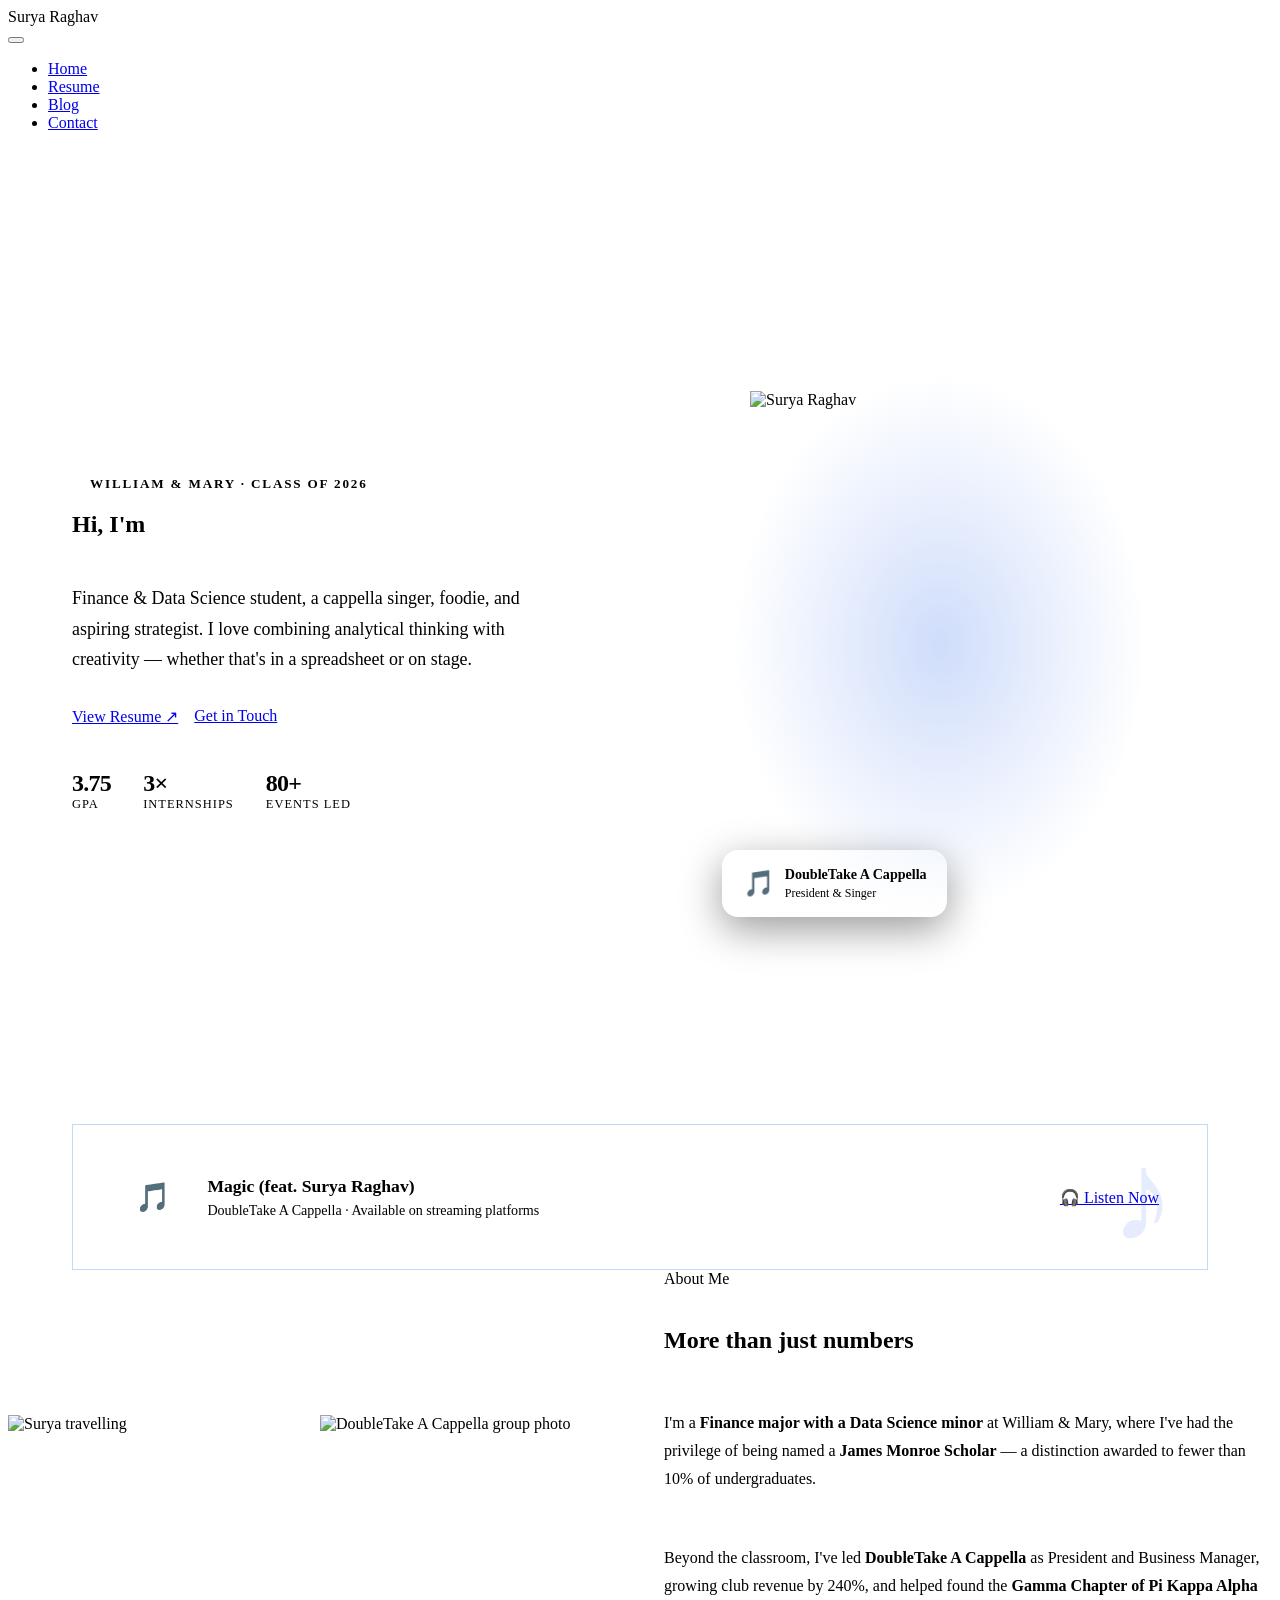
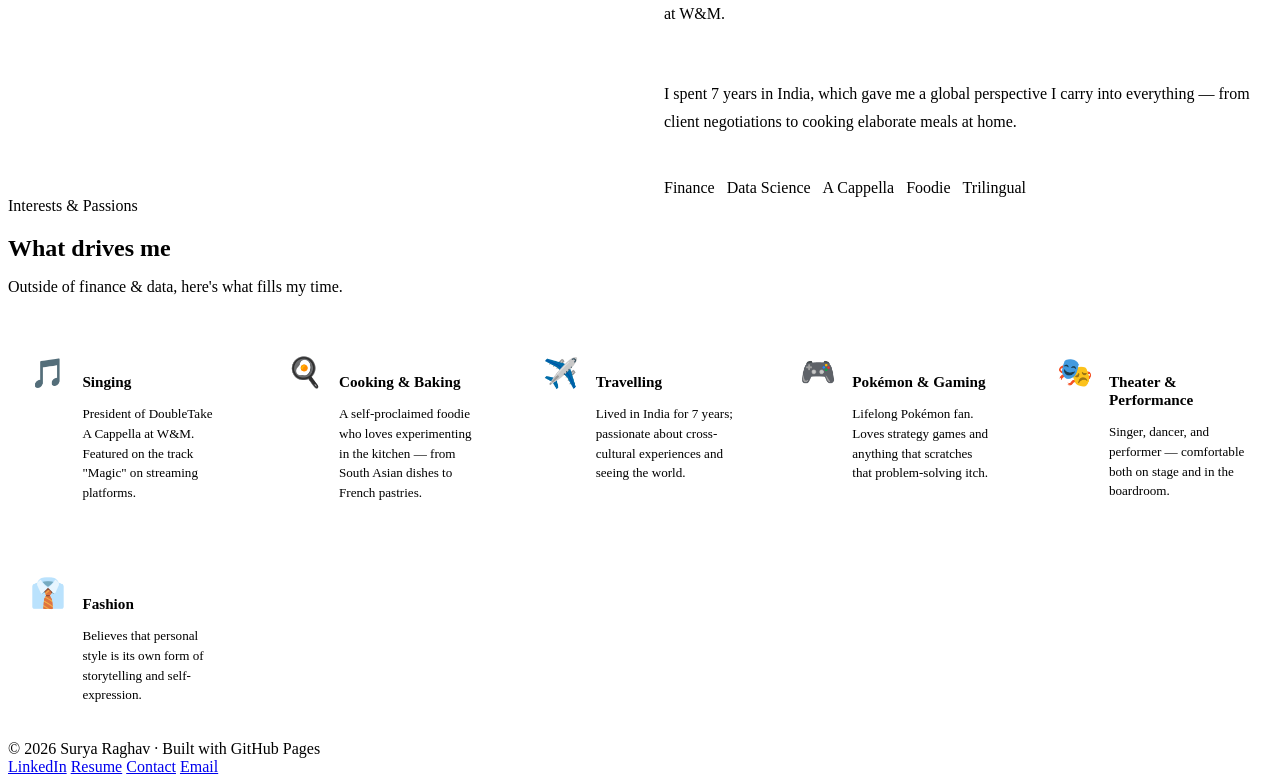
==== index.html @ ced1bac2 "Initial Upload" ====
<!DOCTYPE html>
<html lang="en">
<head>
  <meta charset="UTF-8" />
  <meta name="viewport" content="width=device-width, initial-scale=1.0" />
  <title>Surya Raghav</title>
  <meta name="description" content="Surya Raghav — Finance & Data Science student at William & Mary, singer, foodie, and aspiring strategist." />
  <link rel="stylesheet" href="assets/css/style.css" />
  <style>
    /* ── HERO ─────────────────────────── */
    .hero {
      min-height: calc(100vh - 68px);
      display: grid;
      grid-template-columns: 1fr 1fr;
      align-items: center;
      gap: 4rem;
      padding: 5rem clamp(1.5rem,5vw,4rem) 4rem;
      max-width: 1200px;
      margin: 0 auto;
    }

    .hero-eyebrow {
      display: flex;
      align-items: center;
      gap: 10px;
      font-size: 0.82rem;
      font-weight: 600;
      letter-spacing: 0.14em;
      text-transform: uppercase;
      color: var(--aqua);
      margin-bottom: 1.2rem;
    }

    .hero-eyebrow .pulse {
      width: 8px; height: 8px;
      border-radius: 50%;
      background: var(--aqua);
      animation: pulse-glow 2s ease-in-out infinite;
    }

    .hero h1 { margin-bottom: 1rem; }

    .hero h1 span {
      background: linear-gradient(135deg, var(--aqua) 0%, var(--cobalt) 100%);
      -webkit-background-clip: text;
      -webkit-text-fill-color: transparent;
      background-clip: text;
    }

    .hero-sub {
      font-size: 1.12rem;
      color: var(--muted);
      margin-bottom: 2rem;
      max-width: 480px;
      line-height: 1.7;
    }

    .hero-cta {
      display: flex;
      gap: 1rem;
      flex-wrap: wrap;
      margin-bottom: 2.8rem;
    }

    .hero-meta {
      display: flex;
      gap: 2rem;
      flex-wrap: wrap;
    }

    .hero-stat {
      display: flex;
      flex-direction: column;
    }

    .hero-stat strong {
      font-size: 1.5rem;
      font-weight: 800;
      color: var(--white);
      letter-spacing: -0.03em;
    }

    .hero-stat span {
      font-size: 0.78rem;
      color: var(--muted);
      text-transform: uppercase;
      letter-spacing: 0.08em;
    }

    /* ── HERO IMAGE ─────────────────── */
    .hero-visual {
      position: relative;
      display: flex;
      justify-content: center;
    }

    .hero-img-wrap {
      position: relative;
      width: min(380px, 100%);
    }

    .hero-img-wrap::before {
      content: '';
      position: absolute;
      inset: -3px;
      border-radius: calc(var(--radius-lg) + 4px);
      background: linear-gradient(135deg, var(--cobalt), var(--aqua), var(--mid));
      z-index: 0;
    }

    .hero-img-wrap::after {
      content: '';
      position: absolute;
      inset: -18px;
      border-radius: 50px;
      background: radial-gradient(ellipse at center, rgba(37,99,235,0.22), transparent 70%);
      z-index: -1;
    }

    .hero-img-wrap img {
      width: 100%;
      aspect-ratio: 3/4;
      object-fit: cover;
      border-radius: var(--radius-lg);
      display: block;
      position: relative;
      z-index: 1;
    }

    /* Floating badge */
    .hero-badge {
      position: absolute;
      bottom: -20px;
      left: -28px;
      background: var(--deep);
      border: 1.5px solid var(--border);
      border-radius: 16px;
      padding: 1rem 1.3rem;
      backdrop-filter: blur(12px);
      z-index: 2;
      display: flex;
      align-items: center;
      gap: 10px;
      box-shadow: 0 12px 40px rgba(0,0,0,0.4);
    }

    .hero-badge .icon {
      font-size: 1.6rem;
    }

    .hero-badge-text strong {
      display: block;
      font-size: 0.88rem;
      font-weight: 700;
      color: var(--white);
    }

    .hero-badge-text span {
      font-size: 0.75rem;
      color: var(--muted);
    }

    /* ── ABOUT SECTION ─────────────── */
    .about-grid {
      display: grid;
      grid-template-columns: 1fr 1fr;
      gap: 3rem;
      align-items: center;
    }

    .about-images {
      display: grid;
      grid-template-columns: 1fr 1fr;
      gap: 1rem;
    }

    .about-img {
      border-radius: var(--radius);
      overflow: hidden;
      border: 1px solid var(--border);
    }

    .about-img img {
      width: 100%;
      height: 220px;
      object-fit: cover;
      display: block;
      transition: transform var(--transition);
    }

    .about-img:hover img { transform: scale(1.04); }

    .about-img.tall {
      grid-row: span 2;
    }

    .about-img.tall img { height: 100%; }

    .about-text { display: flex; flex-direction: column; gap: 1.2rem; }
    .about-text p { font-size: 1rem; line-height: 1.75; }

    /* ── INTERESTS ─────────────────── */
    .interests-grid {
      display: grid;
      grid-template-columns: repeat(auto-fit, minmax(220px, 1fr));
      gap: 1.2rem;
      margin-top: 2.5rem;
    }

    .interest-card {
      display: flex;
      align-items: flex-start;
      gap: 1rem;
      padding: 1.4rem;
      background: var(--glass);
      border: 1px solid var(--border);
      border-radius: var(--radius);
      backdrop-filter: blur(8px);
      transition: all var(--transition);
    }

    .interest-card:hover {
      border-color: rgba(59,130,246,0.4);
      transform: translateY(-3px);
    }

    .interest-icon {
      font-size: 1.8rem;
      flex-shrink: 0;
      line-height: 1;
    }

    .interest-card h3 {
      font-size: 0.95rem;
      margin-bottom: 0.2rem;
    }

    .interest-card p {
      font-size: 0.82rem;
      color: var(--muted);
      line-height: 1.5;
    }

    /* ── MUSIC BANNER ──────────────── */
    .music-banner {
      margin: 0 clamp(1.5rem,5vw,4rem);
      border-radius: var(--radius-lg);
      background: linear-gradient(135deg, var(--deep) 0%, rgba(37,99,235,0.25) 100%);
      border: 1px solid rgba(59,130,246,0.3);
      padding: 2.5rem 3rem;
      display: flex;
      align-items: center;
      justify-content: space-between;
      gap: 2rem;
      flex-wrap: wrap;
      overflow: hidden;
      position: relative;
    }

    .music-banner::before {
      content: '♪';
      position: absolute;
      right: 2rem;
      top: 50%;
      transform: translateY(-50%);
      font-size: 8rem;
      color: rgba(37,99,235,0.12);
      pointer-events: none;
      line-height: 1;
    }

    .music-banner-left { display: flex; align-items: center; gap: 1.4rem; }

    .music-cover {
      width: 64px; height: 64px;
      border-radius: 12px;
      background: linear-gradient(135deg, var(--cobalt), var(--aqua));
      display: flex;
      align-items: center;
      justify-content: center;
      font-size: 1.8rem;
      flex-shrink: 0;
    }

    .music-info strong {
      display: block;
      font-size: 1.1rem;
      color: var(--white);
      margin-bottom: 0.25rem;
    }

    .music-info span { font-size: 0.88rem; color: var(--muted); }

    /* ── RESPONSIVE ─────────────────── */
    @media (max-width: 900px) {
      .hero {
        grid-template-columns: 1fr;
        text-align: center;
        padding-top: 3rem;
      }
      .hero-sub { margin: 0 auto 2rem; }
      .hero-cta { justify-content: center; }
      .hero-meta { justify-content: center; }
      .hero-visual { order: -1; }
      .hero-img-wrap { width: min(280px, 90%); }
      .hero-badge { left: 50%; transform: translateX(-50%); bottom: -28px; white-space: nowrap; }
      .about-grid { grid-template-columns: 1fr; }
      .about-images { order: -1; }
    }

    @media (max-width: 540px) {
      .about-images { grid-template-columns: 1fr; }
      .about-img.tall { grid-row: auto; }
      .about-img.tall img { height: 220px; }
      .music-banner { padding: 2rem 1.5rem; }
    }
  </style>
</head>
<body>

  <!-- NAV -->
  <nav>
    <div class="nav-logo">
      <span class="dot"></span>
      Surya Raghav
    </div>
    <button class="nav-toggle" aria-label="Toggle menu" onclick="document.querySelector('.nav-links').classList.toggle('open')">
      <span></span><span></span><span></span>
    </button>
    <ul class="nav-links">
      <li><a href="index.html" class="active">Home</a></li>
      <li><a href="resume.html">Resume</a></li>
      <li><a href="blog.html">Blog</a></li>
      <li><a href="contact.html">Contact</a></li>
    </ul>
  </nav>

  <main>
    <!-- HERO -->
    <section style="padding:0; position:relative; z-index:1;">
      <div class="hero">
        <div class="hero-content">
          <div class="hero-eyebrow fade-up">
            <span class="pulse"></span>
            William &amp; Mary · Class of 2026
          </div>
          <h1 class="fade-up delay-1">
            Hi, I'm<br/><span>Surya Raghav</span>
          </h1>
          <p class="hero-sub fade-up delay-2">
            Finance &amp; Data Science student, a cappella singer, foodie, and aspiring strategist. I love combining analytical thinking with creativity — whether that's in a spreadsheet or on stage.
          </p>
          <div class="hero-cta fade-up delay-3">
            <a href="resume.html" class="btn btn-primary">View Resume ↗</a>
            <a href="contact.html" class="btn btn-outline">Get in Touch</a>
          </div>
          <div class="hero-meta fade-up delay-4">
            <div class="hero-stat">
              <strong>3.75</strong>
              <span>GPA</span>
            </div>
            <div class="hero-stat">
              <strong>3×</strong>
              <span>Internships</span>
            </div>
            <div class="hero-stat">
              <strong>80+</strong>
              <span>Events Led</span>
            </div>
          </div>
        </div>

        <div class="hero-visual fade-in delay-2">
          <div class="hero-img-wrap">
            <img src="assets/images/headshot.jpeg" alt="Surya Raghav" />
            <div class="hero-badge">
              <span class="icon">🎵</span>
              <div class="hero-badge-text">
                <strong>DoubleTake A Cappella</strong>
                <span>President &amp; Singer</span>
              </div>
            </div>
          </div>
        </div>
      </div>
    </section>

    <!-- MUSIC BANNER -->
    <div class="music-banner fade-up" style="position:relative;z-index:1;">
      <div class="music-banner-left">
        <div class="music-cover">🎵</div>
        <div class="music-info">
          <strong>Magic (feat. Surya Raghav)</strong>
          <span>DoubleTake A Cappella · Available on streaming platforms</span>
        </div>
      </div>
      <!-- UPDATE: Replace href below with the exact Apple Music URL for your track -->
      <a href="https://music.apple.com/us/search?term=doubletake+acappella+magic" target="_blank" rel="noopener" class="btn btn-primary">
        🎧 Listen Now
      </a>
    </div>

    <!-- ABOUT -->
    <section>
      <div class="container">
        <div class="about-grid">
          <div class="about-images">
            <div class="about-img tall">
              <img src="assets/images/travel.jpeg" alt="Surya travelling" loading="lazy" />
            </div>
            <div class="about-img">
              <img src="assets/images/acappella.jpeg" alt="DoubleTake A Cappella group photo" loading="lazy" />
            </div>
          </div>

          <div class="about-text">
            <span class="section-tag">About Me</span>
            <h2>More than just numbers</h2>
            <p>
              I'm a <strong>Finance major with a Data Science minor</strong> at William &amp; Mary, where I've had the privilege of being named a <strong>James Monroe Scholar</strong> — a distinction awarded to fewer than 10% of undergraduates.
            </p>
            <p>
              Beyond the classroom, I've led <strong>DoubleTake A Cappella</strong> as President and Business Manager, growing club revenue by 240%, and helped found the <strong>Gamma Chapter of Pi Kappa Alpha</strong> at W&amp;M.
            </p>
            <p>
              I spent 7 years in India, which gave me a global perspective I carry into everything — from client negotiations to cooking elaborate meals at home.
            </p>
            <div style="display:flex; gap:0.75rem; flex-wrap:wrap; margin-top:0.5rem;">
              <span class="chip">Finance</span>
              <span class="chip">Data Science</span>
              <span class="chip">A Cappella</span>
              <span class="chip">Foodie</span>
              <span class="chip">Trilingual</span>
            </div>
          </div>
        </div>

        <!-- INTERESTS -->
        <div class="divider"></div>
        <span class="section-tag">Interests &amp; Passions</span>
        <h2 style="margin-bottom:0.5rem;">What drives me</h2>
        <p style="color:var(--muted); max-width:500px; margin-bottom:0">Outside of finance &amp; data, here's what fills my time.</p>

        <div class="interests-grid">
          <div class="interest-card">
            <span class="interest-icon">🎵</span>
            <div>
              <h3>Singing</h3>
              <p>President of DoubleTake A Cappella at W&M. Featured on the track "Magic" on streaming platforms.</p>
            </div>
          </div>
          <div class="interest-card">
            <span class="interest-icon">🍳</span>
            <div>
              <h3>Cooking &amp; Baking</h3>
              <p>A self-proclaimed foodie who loves experimenting in the kitchen — from South Asian dishes to French pastries.</p>
            </div>
          </div>
          <div class="interest-card">
            <span class="interest-icon">✈️</span>
            <div>
              <h3>Travelling</h3>
              <p>Lived in India for 7 years; passionate about cross-cultural experiences and seeing the world.</p>
            </div>
          </div>
          <div class="interest-card">
            <span class="interest-icon">🎮</span>
            <div>
              <h3>Pokémon &amp; Gaming</h3>
              <p>Lifelong Pokémon fan. Loves strategy games and anything that scratches that problem-solving itch.</p>
            </div>
          </div>
          <div class="interest-card">
            <span class="interest-icon">🎭</span>
            <div>
              <h3>Theater &amp; Performance</h3>
              <p>Singer, dancer, and performer — comfortable both on stage and in the boardroom.</p>
            </div>
          </div>
          <div class="interest-card">
            <span class="interest-icon">👔</span>
            <div>
              <h3>Fashion</h3>
              <p>Believes that personal style is its own form of storytelling and self-expression.</p>
            </div>
          </div>
        </div>
      </div>
    </section>
  </main>

  <footer>
    <div>© 2026 Surya Raghav · Built with GitHub Pages</div>
    <div class="footer-links">
      <a href="https://linkedin.com/in/surya-raghav/" target="_blank" rel="noopener">LinkedIn</a>
      <a href="resume.html">Resume</a>
      <a href="contact.html">Contact</a>
      <a href="mailto:suryaraghav101@gmail.com">Email</a>
    </div>
  </footer>

</body>
</html>
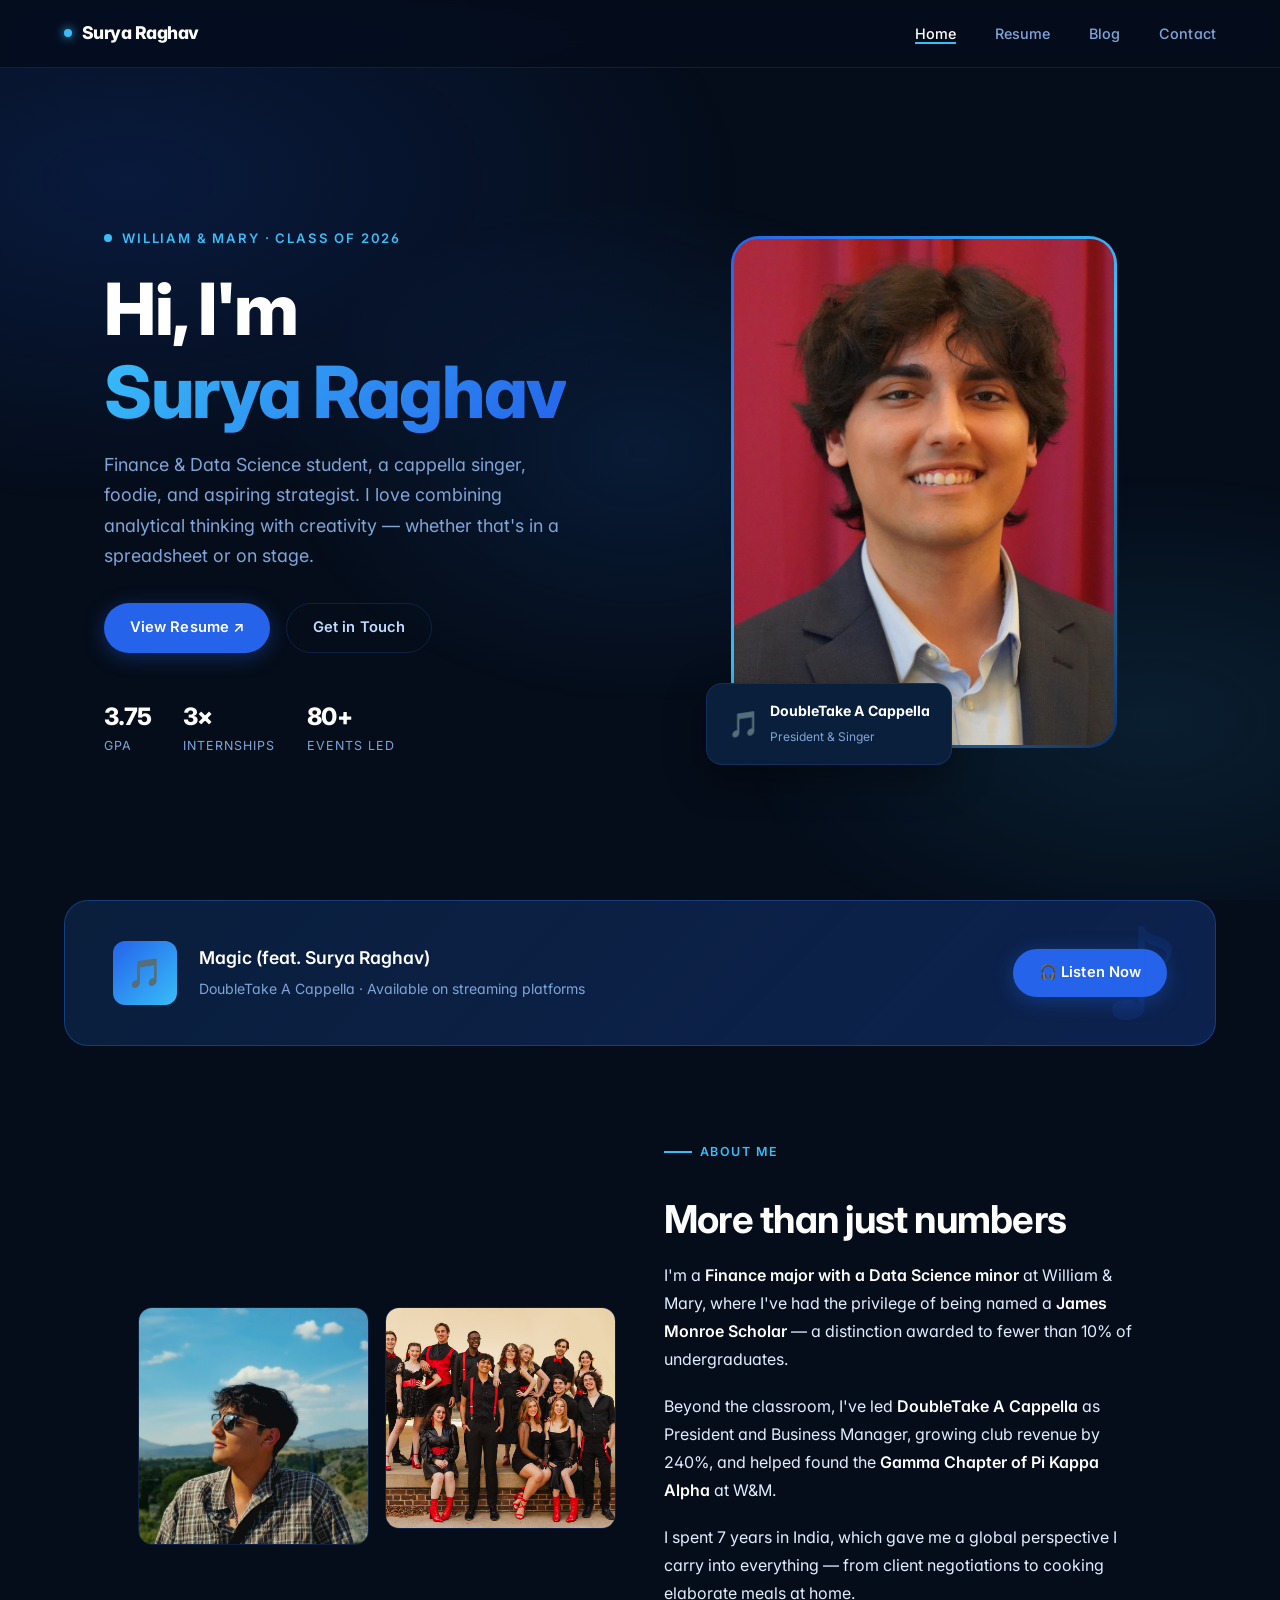
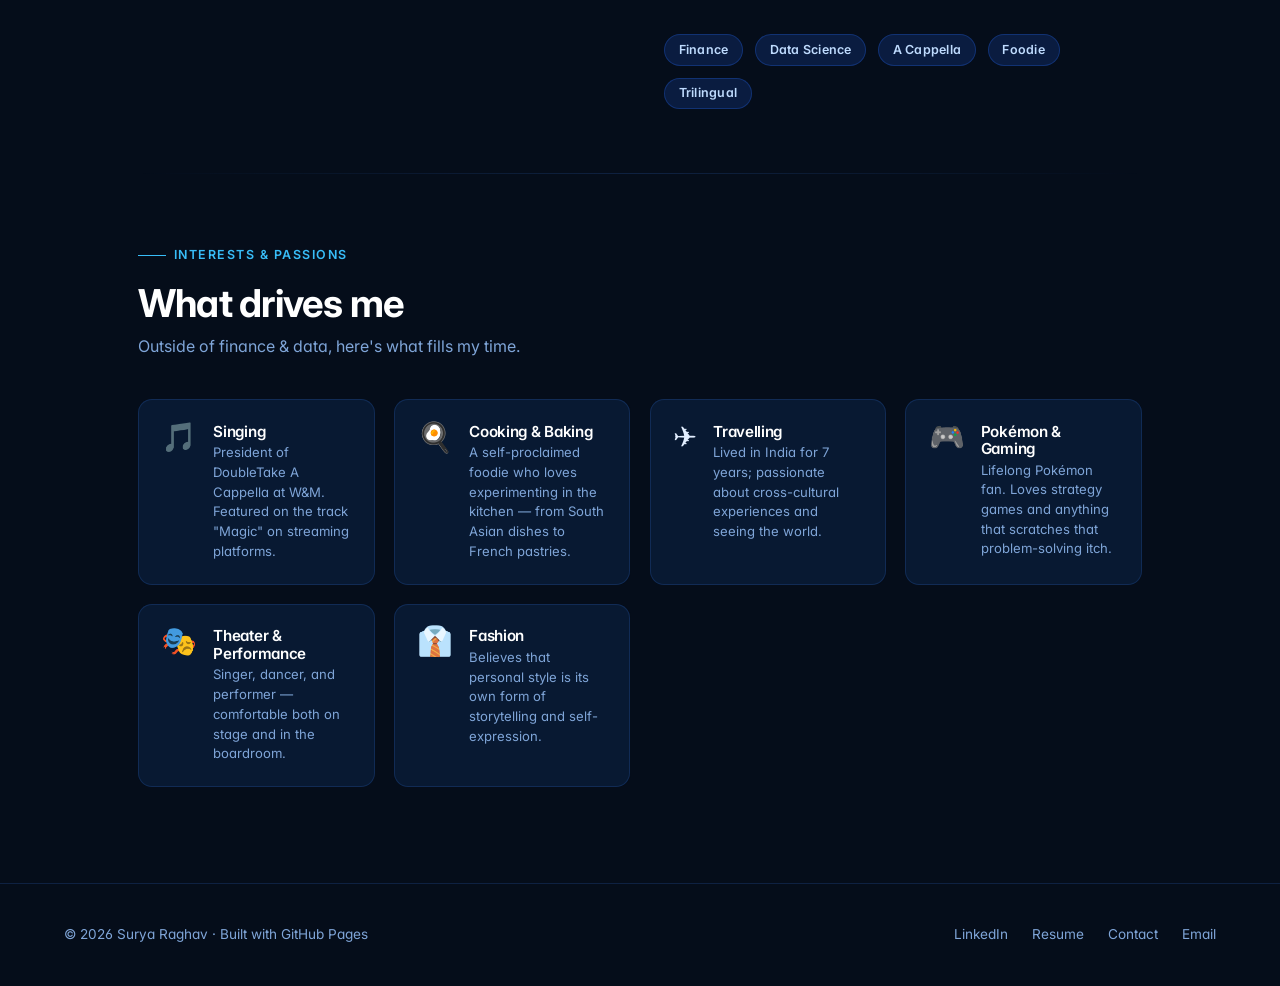
==== commit 86b9f6b5: "Update index.html" ====
--- a/index.html
+++ b/index.html
@@ -395,7 +395,7 @@
         </div>
       </div>
       <!-- UPDATE: Replace href below with the exact Apple Music URL for your track -->
-      <a href="https://music.apple.com/us/search?term=doubletake+acappella+magic" target="_blank" rel="noopener" class="btn btn-primary">
+      <a href="https://music.apple.com/us/song/magic-feat-surya-raghav/1775086573" target="_blank" rel="noopener" class="btn btn-primary">
         🎧 Listen Now
       </a>
     </div>
--- a/assets/css/style.css
+++ b/assets/css/style.css
@@ -0,0 +1,407 @@
+@import url('https://fonts.googleapis.com/css2?family=Inter:wght@300;400;500;600;700;800;900&display=swap');
+
+/* ── CSS VARIABLES ────────────────────────────────── */
+:root {
+  --navy:      #050d1a;
+  --deep:      #0a1f3c;
+  --mid:       #0e3060;
+  --blue:      #1a56db;
+  --cobalt:    #2563eb;
+  --sky:       #3b82f6;
+  --aqua:      #38bdf8;
+  --pale:      #bfdbfe;
+  --frost:     #eff6ff;
+  --white:     #ffffff;
+  --text:      #e2eeff;
+  --muted:     #7fa5d8;
+  --border:    rgba(59,130,246,0.18);
+  --glass:     rgba(10,31,60,0.72);
+  --glow:      rgba(37,99,235,0.35);
+  --radius:    14px;
+  --radius-lg: 24px;
+  --font:      'Inter', system-ui, sans-serif;
+  --transition: 0.3s cubic-bezier(.4,0,.2,1);
+}
+
+/* ── RESET & BASE ─────────────────────────────────── */
+*, *::before, *::after { box-sizing: border-box; margin: 0; padding: 0; }
+html { scroll-behavior: smooth; }
+
+body {
+  font-family: var(--font);
+  background: var(--navy);
+  color: var(--text);
+  line-height: 1.6;
+  overflow-x: hidden;
+  font-feature-settings: "cv02","cv03","cv04","cv11";
+}
+
+/* ── ANIMATED BACKGROUND ──────────────────────────── */
+body::before {
+  content: '';
+  position: fixed;
+  inset: 0;
+  background:
+    radial-gradient(ellipse 80% 60% at 10% 20%, rgba(26,86,219,0.18) 0%, transparent 60%),
+    radial-gradient(ellipse 60% 50% at 90% 80%, rgba(56,189,248,0.10) 0%, transparent 55%),
+    radial-gradient(ellipse 40% 40% at 50% 50%, rgba(14,48,96,0.4) 0%, transparent 70%);
+  pointer-events: none;
+  z-index: 0;
+}
+
+/* ── TYPOGRAPHY ───────────────────────────────────── */
+h1, h2, h3, h4, h5, h6 {
+  font-family: var(--font);
+  font-weight: 700;
+  letter-spacing: -0.02em;
+  line-height: 1.15;
+  color: var(--white);
+}
+h1 { font-size: clamp(2.4rem, 6vw, 4.5rem); font-weight: 800; }
+h2 { font-size: clamp(1.6rem, 3vw, 2.4rem); font-weight: 700; }
+h3 { font-size: 1.25rem; font-weight: 600; }
+p  { color: var(--text); font-weight: 400; }
+a  { color: var(--aqua); text-decoration: none; transition: color var(--transition); }
+a:hover { color: var(--white); }
+strong { color: var(--white); font-weight: 600; }
+
+/* ── NAV ──────────────────────────────────────────── */
+nav {
+  position: fixed;
+  top: 0; left: 0; right: 0;
+  z-index: 100;
+  padding: 0 clamp(1.5rem, 5vw, 4rem);
+  height: 68px;
+  display: flex;
+  align-items: center;
+  justify-content: space-between;
+  background: rgba(5,13,26,0.82);
+  backdrop-filter: blur(18px) saturate(180%);
+  border-bottom: 1px solid var(--border);
+}
+
+.nav-logo {
+  font-size: 1.1rem;
+  font-weight: 800;
+  letter-spacing: -0.03em;
+  color: var(--white);
+  display: flex;
+  align-items: center;
+  gap: 10px;
+}
+
+.nav-logo .dot {
+  width: 8px; height: 8px;
+  background: var(--aqua);
+  border-radius: 50%;
+  display: inline-block;
+  box-shadow: 0 0 10px var(--aqua);
+}
+
+.nav-links {
+  display: flex;
+  gap: clamp(1.2rem, 3vw, 2.4rem);
+  list-style: none;
+}
+
+.nav-links a {
+  font-size: 0.9rem;
+  font-weight: 500;
+  color: var(--muted);
+  letter-spacing: 0.01em;
+  position: relative;
+  padding-bottom: 2px;
+}
+
+.nav-links a::after {
+  content: '';
+  position: absolute;
+  bottom: 0; left: 0;
+  width: 0; height: 1.5px;
+  background: var(--aqua);
+  transition: width var(--transition);
+}
+
+.nav-links a:hover,
+.nav-links a.active {
+  color: var(--white);
+}
+
+.nav-links a:hover::after,
+.nav-links a.active::after { width: 100%; }
+
+/* hamburger */
+.nav-toggle {
+  display: none;
+  flex-direction: column;
+  gap: 5px;
+  cursor: pointer;
+  background: none;
+  border: none;
+  padding: 4px;
+}
+.nav-toggle span {
+  display: block;
+  width: 24px; height: 2px;
+  background: var(--pale);
+  border-radius: 2px;
+  transition: var(--transition);
+}
+
+@media (max-width: 640px) {
+  .nav-toggle { display: flex; }
+  .nav-links {
+    position: fixed;
+    top: 68px; left: 0; right: 0;
+    flex-direction: column;
+    align-items: center;
+    background: rgba(5,13,26,0.97);
+    padding: 2rem 0;
+    gap: 1.5rem;
+    transform: translateY(-120%);
+    transition: transform var(--transition);
+    border-bottom: 1px solid var(--border);
+  }
+  .nav-links.open { transform: translateY(0); }
+}
+
+/* ── LAYOUT ───────────────────────────────────────── */
+main {
+  position: relative;
+  z-index: 1;
+  padding-top: 68px;
+}
+
+.container {
+  max-width: 1100px;
+  margin: 0 auto;
+  padding: 0 clamp(1.5rem, 5vw, 3rem);
+}
+
+section { padding: 6rem 0; }
+
+.section-tag {
+  display: inline-flex;
+  align-items: center;
+  gap: 8px;
+  font-size: 0.78rem;
+  font-weight: 600;
+  letter-spacing: 0.12em;
+  text-transform: uppercase;
+  color: var(--aqua);
+  margin-bottom: 1rem;
+}
+
+.section-tag::before {
+  content: '';
+  width: 28px; height: 1.5px;
+  background: var(--aqua);
+}
+
+/* ── CARDS / GLASS ────────────────────────────────── */
+.card {
+  background: var(--glass);
+  border: 1px solid var(--border);
+  border-radius: var(--radius-lg);
+  padding: 2rem;
+  backdrop-filter: blur(12px);
+  transition: border-color var(--transition), box-shadow var(--transition), transform var(--transition);
+}
+
+.card:hover {
+  border-color: rgba(59,130,246,0.4);
+  box-shadow: 0 8px 40px rgba(26,86,219,0.2);
+  transform: translateY(-3px);
+}
+
+/* ── BUTTONS ──────────────────────────────────────── */
+.btn {
+  display: inline-flex;
+  align-items: center;
+  gap: 8px;
+  padding: 0.75rem 1.6rem;
+  border-radius: 50px;
+  font-family: var(--font);
+  font-size: 0.92rem;
+  font-weight: 600;
+  letter-spacing: 0.01em;
+  cursor: pointer;
+  transition: all var(--transition);
+  border: none;
+}
+
+.btn-primary {
+  background: var(--cobalt);
+  color: var(--white);
+  box-shadow: 0 4px 20px var(--glow);
+}
+.btn-primary:hover {
+  background: var(--sky);
+  box-shadow: 0 6px 28px rgba(37,99,235,0.55);
+  transform: translateY(-2px);
+  color: var(--white);
+}
+
+.btn-outline {
+  background: transparent;
+  color: var(--pale);
+  border: 1.5px solid var(--border);
+}
+.btn-outline:hover {
+  border-color: var(--aqua);
+  color: var(--white);
+  background: rgba(56,189,248,0.08);
+}
+
+/* ── CHIP TAGS ────────────────────────────────────── */
+.chip {
+  display: inline-block;
+  padding: 0.3rem 0.85rem;
+  border-radius: 50px;
+  font-size: 0.78rem;
+  font-weight: 600;
+  background: rgba(37,99,235,0.18);
+  color: var(--pale);
+  border: 1px solid rgba(37,99,235,0.3);
+  letter-spacing: 0.02em;
+}
+
+/* ── DIVIDER ──────────────────────────────────────── */
+.divider {
+  height: 1px;
+  background: linear-gradient(to right, transparent, var(--border), transparent);
+  margin: 4rem 0;
+}
+
+/* ── FOOTER ───────────────────────────────────────── */
+footer {
+  position: relative;
+  z-index: 1;
+  border-top: 1px solid var(--border);
+  padding: 2.5rem clamp(1.5rem, 5vw, 4rem);
+  display: flex;
+  flex-wrap: wrap;
+  align-items: center;
+  justify-content: space-between;
+  gap: 1rem;
+  font-size: 0.85rem;
+  color: var(--muted);
+}
+
+footer a { color: var(--muted); }
+footer a:hover { color: var(--aqua); }
+
+.footer-links { display: flex; gap: 1.5rem; }
+
+/* ── ANIMATIONS ───────────────────────────────────── */
+@keyframes fadeUp {
+  from { opacity: 0; transform: translateY(28px); }
+  to   { opacity: 1; transform: translateY(0); }
+}
+
+@keyframes fadeIn {
+  from { opacity: 0; }
+  to   { opacity: 1; }
+}
+
+@keyframes pulse-glow {
+  0%, 100% { box-shadow: 0 0 10px var(--aqua); }
+  50%       { box-shadow: 0 0 22px var(--aqua), 0 0 40px rgba(56,189,248,0.4); }
+}
+
+.fade-up   { animation: fadeUp  0.65s ease both; }
+.fade-in   { animation: fadeIn  0.5s  ease both; }
+
+.delay-1 { animation-delay: 0.1s; }
+.delay-2 { animation-delay: 0.2s; }
+.delay-3 { animation-delay: 0.35s; }
+.delay-4 { animation-delay: 0.5s; }
+.delay-5 { animation-delay: 0.65s; }
+
+/* ── FORM ─────────────────────────────────────────── */
+.form-group {
+  margin-bottom: 1.4rem;
+}
+
+.form-group label {
+  display: block;
+  font-size: 0.85rem;
+  font-weight: 500;
+  color: var(--muted);
+  margin-bottom: 0.5rem;
+  letter-spacing: 0.02em;
+}
+
+.form-group input,
+.form-group textarea,
+.form-group select {
+  width: 100%;
+  padding: 0.85rem 1.1rem;
+  background: rgba(14,48,96,0.5);
+  border: 1px solid var(--border);
+  border-radius: var(--radius);
+  color: var(--white);
+  font-family: var(--font);
+  font-size: 0.95rem;
+  outline: none;
+  transition: border-color var(--transition), box-shadow var(--transition);
+}
+
+.form-group input::placeholder,
+.form-group textarea::placeholder {
+  color: rgba(127, 165, 216, 0.45);
+}
+
+.form-group input:focus,
+.form-group textarea:focus {
+  border-color: var(--cobalt);
+  box-shadow: 0 0 0 3px rgba(37,99,235,0.18);
+}
+
+.form-group textarea { resize: vertical; min-height: 140px; }
+
+/* ── PAGE HERO ────────────────────────────────────── */
+.page-hero {
+  padding: 5rem 0 3.5rem;
+  border-bottom: 1px solid var(--border);
+  margin-bottom: 4rem;
+}
+
+.page-hero h1 { margin-bottom: 0.75rem; }
+.page-hero p { color: var(--muted); font-size: 1.1rem; max-width: 560px; }
+
+/* ── SOCIAL ICONS ─────────────────────────────────── */
+.social-row {
+  display: flex;
+  gap: 0.75rem;
+  flex-wrap: wrap;
+}
+
+.social-icon {
+  width: 42px; height: 42px;
+  display: flex;
+  align-items: center;
+  justify-content: center;
+  border-radius: 50%;
+  border: 1.5px solid var(--border);
+  color: var(--muted);
+  font-size: 1rem;
+  transition: all var(--transition);
+  background: transparent;
+}
+
+.social-icon:hover {
+  border-color: var(--aqua);
+  color: var(--aqua);
+  background: rgba(56,189,248,0.08);
+  transform: translateY(-2px);
+}
+
+/* ── SCROLLBAR ────────────────────────────────────── */
+::-webkit-scrollbar { width: 5px; }
+::-webkit-scrollbar-track { background: var(--navy); }
+::-webkit-scrollbar-thumb { background: var(--mid); border-radius: 5px; }
+::-webkit-scrollbar-thumb:hover { background: var(--cobalt); }
+
+/* ── SELECTION ────────────────────────────────────── */
+::selection { background: rgba(37,99,235,0.35); color: var(--white); }
